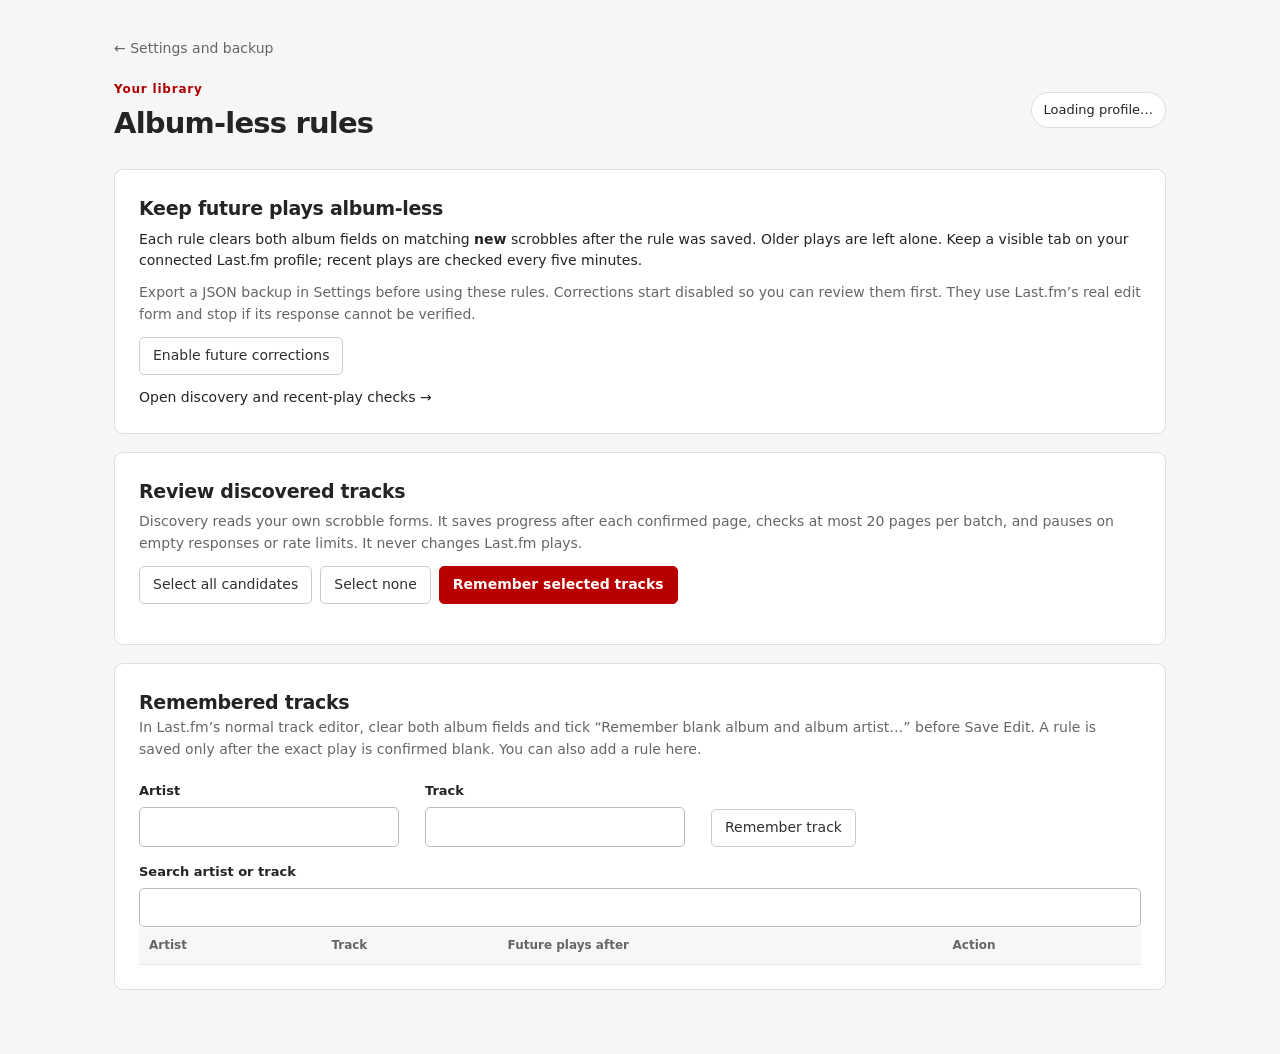
==== albumless.html @ 7de6c8d9 "Finish artwork authority, native editing and future album-less rules" ====
<!doctype html>
<html lang="en"><head><meta charset="utf-8"><meta name="viewport" content="width=device-width,initial-scale=1"><title>Album-less rules · Last.fm Personal Library</title><link rel="stylesheet" href="extension-ui.css"></head>
<body class="settings-page">
  <a class="preferences-back" href="options.html">← Settings and backup</a>
  <header class="page-header"><div><p class="eyebrow">Your library</p><h1>Album-less rules</h1></div><span id="profile-status" class="badge">Loading profile…</span></header>
  <main>
    <section class="card" aria-labelledby="future-heading">
      <h2 id="future-heading">Keep future plays album-less</h2>
      <p>Each rule clears both album fields on matching <strong>new</strong> scrobbles after the rule was saved. Older plays are left alone. Keep a visible tab on your connected Last.fm profile; recent plays are checked every five minutes.</p>
      <p class="subtle">Export a JSON backup in Settings before using these rules. Corrections start disabled so you can review them first. They use Last.fm’s real edit form and stop if its response cannot be verified.</p>
      <p id="correction-status" role="status"></p>
      <p class="settings-link"><button id="toggle-corrections" type="button">Enable future corrections</button></p>
      <p class="settings-link"><a id="library-link" target="_blank" rel="noopener">Open discovery and recent-play checks →</a></p>
    </section>
    <section class="card" aria-labelledby="review-heading">
      <h2 id="review-heading">Review discovered tracks</h2>
      <p class="subtle">Discovery reads your own scrobble forms. It saves progress after each confirmed page, checks at most 20 pages per batch, and pauses on empty responses or rate limits. It never changes Last.fm plays.</p>
      <p id="scan-summary"></p>
      <div class="button-group settings-link"><button id="select-all" type="button">Select all candidates</button><button id="select-none" type="button">Select none</button><button id="apply-candidates" class="primary" type="button">Remember selected tracks</button></div>
      <div id="candidates" class="albumless-candidates"></div>
    </section>
    <section class="card" aria-labelledby="rules-heading">
      <div class="section-header"><h2 id="rules-heading">Remembered tracks</h2><span id="rule-count" class="subtle"></span></div>
      <p class="subtle">In Last.fm’s normal track editor, clear both album fields and tick “Remember blank album and album artist…” before Save Edit. A rule is saved only after the exact play is confirmed blank. You can also add a rule here.</p>
      <form id="add-rule" class="settings-fields"><div><label for="artist">Artist</label><input id="artist" type="text" required maxlength="1000"></div><div><label for="track">Track</label><input id="track" type="text" required maxlength="1000"></div><button type="submit">Remember track</button></form>
      <label for="rule-search">Search artist or track</label><input id="rule-search" type="search" autocomplete="off">
      <div class="table-wrap"><table><thead><tr><th>Artist</th><th>Track</th><th>Future plays after</th><th>Action</th></tr></thead><tbody id="rules"></tbody></table></div>
    </section>
    <section id="attempt-section" class="card" hidden aria-labelledby="attempt-heading"><h2 id="attempt-heading">Unconfirmed corrections</h2><p>These writes are not retried automatically. Check the exact play on Last.fm first. If it is still wrong, you can allow a new attempt, then enable future corrections again.</p><div id="attempts"></div></section>
    <p id="message" class="message" role="status" aria-live="polite"></p>
  </main>
  <script src="rules.js"></script><script src="store.js"></script><script src="albumless-ui.js"></script>
</body></html>
---- extension-ui.css ----
:root { color-scheme: light; font: 14px/1.55 system-ui, -apple-system, "Segoe UI", sans-serif; color: #242424; background: #f6f6f6; }
* { box-sizing: border-box; }
body { margin: 0; }
h1, h2, p { margin: 0; }
h1 { font-size: 29px; letter-spacing: -.8px; line-height: 1.2; }
h2 { font-size: 19px; letter-spacing: -.3px; }
p + p { margin-top: 10px; }
button, input, select { font: inherit; }
button { color: #303030; background: white; border: 1px solid #ccc; border-radius: 5px; padding: 8px 13px; cursor: pointer; line-height: 1.4; }
button:hover { background: #f2f2f2; border-color: #888; }
button:disabled { cursor: wait; opacity: .6; }
button.primary { background: #b90000; color: white; border-color: #b90000; font-weight: 600; }
button.primary:hover { background: #970000; }
button.quiet { border-color: transparent; background: transparent; }
button.danger { color: #ac1717; }
button:focus-visible, input:focus-visible, select:focus-visible, a:focus-visible { outline: 3px solid #255caf; outline-offset: 3px; }
input[type=text], input[type=search], select { width: 100%; min-height: 39px; border: 1px solid #bcbcbc; border-radius: 5px; padding: 8px 10px; background: white; color: inherit; }
input[type=checkbox] { accent-color: #b90000; width: 17px; height: 17px; }
label { display: block; font-size: 13px; font-weight: 600; margin-bottom: 6px; }
.subtle { color: #666; }
.eyebrow { color: #ac0000; font-weight: 700; font-size: 12px; letter-spacing: .8px; margin-bottom: 8px; }
.settings-page { max-width: 1100px; margin: 0 auto; padding: 38px 24px 24px; }
.page-header { display: flex; align-items: center; justify-content: space-between; gap: 20px; margin-bottom: 28px; }
.badge { background: #fff; border: 1px solid #ddd; border-radius: 20px; padding: 7px 12px; white-space: nowrap; font-size: 13px; }
.card { background: white; border: 1px solid #dedede; border-radius: 9px; padding: 24px; margin-bottom: 18px; }
.card h2 + p { margin-top: 5px; }
.settings-link { margin-top: 12px; }
.settings-fields { display: flex; align-items: end; gap: 26px; margin: 20px 0 15px; }
.settings-fields > div { width: 260px; }
.check-label { display: flex; align-items: center; gap: 7px; font-size: 14px; font-weight: 400; padding-bottom: 4px; }
#settings-note { margin-left: 10px; font-size: 13px; }
.section-header, .backup-card { display: flex; align-items: center; justify-content: space-between; gap: 20px; }
#count { white-space: nowrap; font-size: 13px; }
.filters { display: flex; gap: 16px; margin: 22px 0 16px; }
.search-field { flex: 1; }
.filters select { min-width: 160px; }
.table-wrap { overflow-x: auto; }
table { width: 100%; border-collapse: collapse; font-size: 14px; }
th { color: #666; font-size: 12px; font-weight: 600; padding: 9px 10px; background: #f7f7f7; }
td { padding: 14px 10px; }
th, td { text-align: left; border-bottom: 1px solid #e7e7e7; overflow-wrap: anywhere; }
td:nth-child(3) { font-weight: 600; }
.row-actions { white-space: nowrap; text-align: right; }
.row-actions button { padding: 5px 9px; font-size: 13px; }
.row-actions button + button { margin-left: 6px; }
.editing { background: #fffaf5; }
.editing td input { min-width: 180px; }
.conflict { color: #a42616; font-size: 12px; margin-top: 5px; }
.empty-state { text-align: center; padding: 30px 15px; color: #666; }
.undo-bar { display: flex; align-items: center; gap: 15px; padding: 12px 0 0; color: #444; }
.button-group { display: flex; flex-wrap: wrap; gap: 8px; }
.backup-card .button-group { flex-shrink: 0; }
.message { min-height: 22px; margin-top: 12px; color: #20612f; font-size: 13px; }
.message[data-tone=error] { color: #ab1f14; }
dialog { max-width: 550px; border: 1px solid #ccc; border-radius: 10px; padding: 28px; box-shadow: 0 18px 60px #0003; }
dialog::backdrop { background: #0006; }
dialog h2 { margin-bottom: 15px; }
dialog .button-group { justify-content: flex-end; margin-top: 24px; }
.sr-only { position: absolute; width: 1px; height: 1px; overflow: hidden; clip: rect(0, 0, 0, 0); white-space: nowrap; }
[hidden] { display: none !important; }
.popup-page { width: 330px; padding: 22px; background: white; }
.popup-page h1 { font-size: 23px; letter-spacing: -.5px; }
.popup-page .eyebrow { margin-bottom: 5px; }
.popup-status { display: flex; gap: 9px; align-items: center; margin-top: 22px; }
.status-dot { width: 9px; height: 9px; background: #999; border-radius: 50%; flex-shrink: 0; }
.status-dot[data-state=active] { background: #287b39; }
.status-dot[data-state=warning] { background: #bd7400; }
#page-detail { margin-top: 8px; font-size: 13px; }
.popup-details { margin: 19px 0; padding-top: 11px; border-top: 1px solid #eee; }
.popup-details > div { display: flex; justify-content: space-between; padding: 4px 0; gap: 12px; font-size: 13px; }
.popup-details dt { color: #666; }
.popup-details dd { margin: 0; text-align: right; }
.full-width { display: block; width: 100%; margin-top: 8px; }
.popup-page .message:empty { display: none; }
.preferences-back { display: inline-block; color: #666; text-decoration: none; margin-bottom: 20px; }
.preferences-back:hover { text-decoration: underline; }
.albumless-candidates { max-height: 400px; overflow-y: auto; margin-top: 16px; }
#correction-status, #scan-summary { margin-top: 12px; }
#attempts p { margin-top: 12px; }
.preferences-page .filters { margin-bottom: 0; }
.preferences-page .message:empty { display: none; }
.preference-group .section-header { margin-bottom: 18px; }
.preference-group .section-header > span { white-space: nowrap; font-size: 13px; }
.preference-group .section-header p { margin-top: 4px; font-size: 13px; }
.preference-group table { table-layout: fixed; min-width: 700px; }
.preference-group th:first-child { width: 110px; }
.preference-group th:last-child { width: 150px; }
.preference-group .editing td input { min-width: 0; }
@media (max-width: 720px) { .settings-page { padding: 22px 14px; } .page-header, .settings-fields, .section-header, .backup-card { align-items: start; flex-direction: column; gap: 14px; } .card { padding: 18px; } .settings-fields > div { width: 100%; } .filters { flex-direction: column; } #settings-note { display: block; margin: 10px 0 0; } }
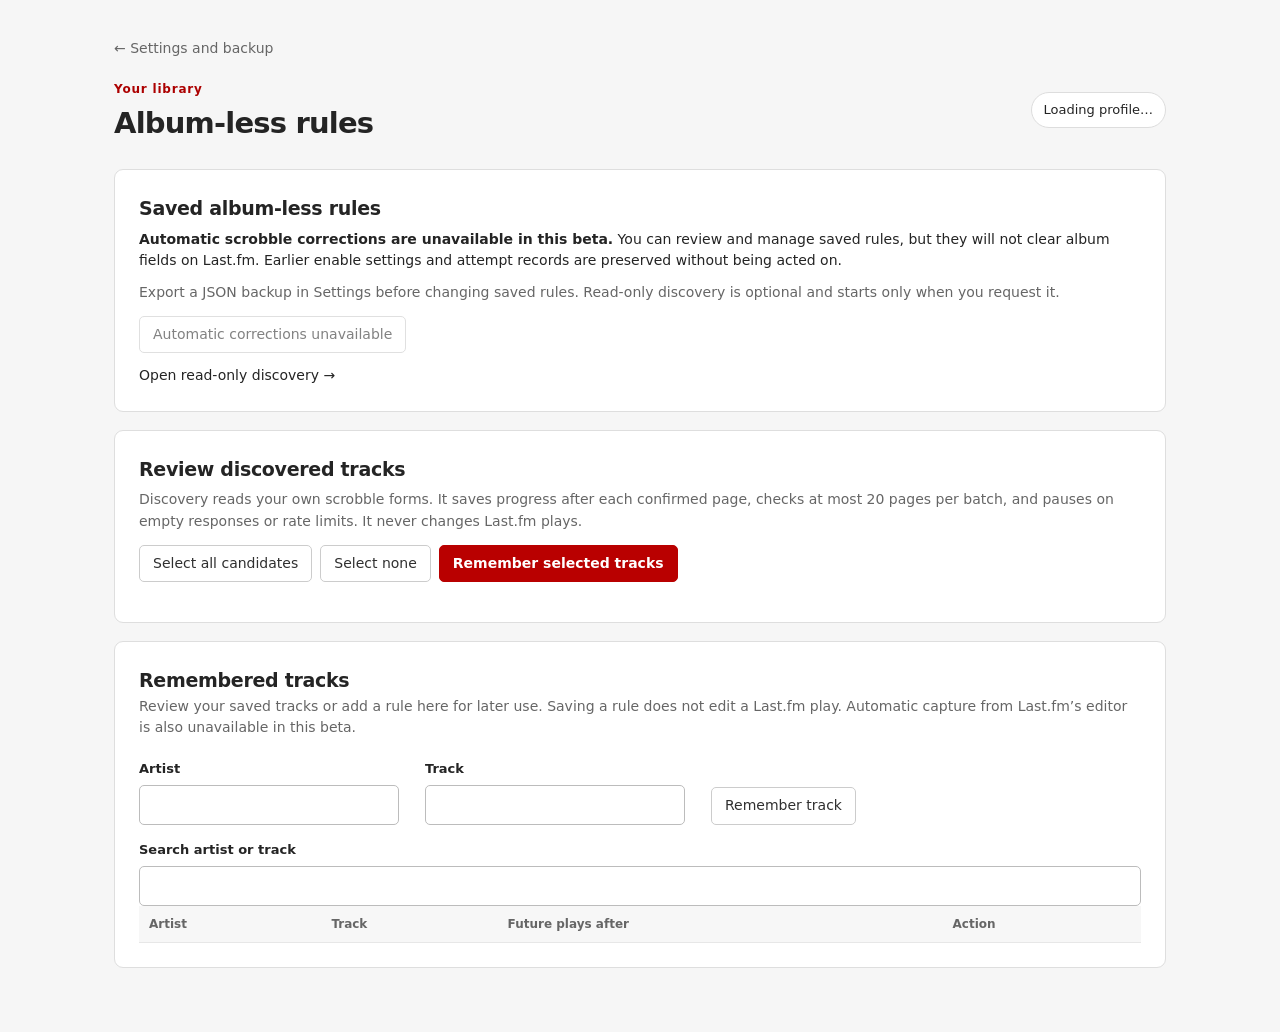
==== commit b3918023: "Prepare v0.8.0 beta candidate and release materials" ====
--- a/albumless.html
+++ b/albumless.html
@@ -5,12 +5,12 @@
   <header class="page-header"><div><p class="eyebrow">Your library</p><h1>Album-less rules</h1></div><span id="profile-status" class="badge">Loading profile…</span></header>
   <main>
     <section class="card" aria-labelledby="future-heading">
-      <h2 id="future-heading">Keep future plays album-less</h2>
-      <p>Each rule clears both album fields on matching <strong>new</strong> scrobbles after the rule was saved. Older plays are left alone. Keep a visible tab on your connected Last.fm profile; recent plays are checked every five minutes.</p>
-      <p class="subtle">Export a JSON backup in Settings before using these rules. Corrections start disabled so you can review them first. They use Last.fm’s real edit form and stop if its response cannot be verified.</p>
+      <h2 id="future-heading">Saved album-less rules</h2>
+      <p><strong>Automatic scrobble corrections are unavailable in this beta.</strong> You can review and manage saved rules, but they will not clear album fields on Last.fm. Earlier enable settings and attempt records are preserved without being acted on.</p>
+      <p class="subtle">Export a JSON backup in Settings before changing saved rules. Read-only discovery is optional and starts only when you request it.</p>
       <p id="correction-status" role="status"></p>
-      <p class="settings-link"><button id="toggle-corrections" type="button">Enable future corrections</button></p>
-      <p class="settings-link"><a id="library-link" target="_blank" rel="noopener">Open discovery and recent-play checks →</a></p>
+      <p class="settings-link"><button id="toggle-corrections" type="button" disabled>Automatic corrections unavailable</button></p>
+      <p class="settings-link"><a id="library-link" target="_blank" rel="noopener">Open read-only discovery →</a></p>
     </section>
     <section class="card" aria-labelledby="review-heading">
       <h2 id="review-heading">Review discovered tracks</h2>
@@ -21,12 +21,12 @@
     </section>
     <section class="card" aria-labelledby="rules-heading">
       <div class="section-header"><h2 id="rules-heading">Remembered tracks</h2><span id="rule-count" class="subtle"></span></div>
-      <p class="subtle">In Last.fm’s normal track editor, clear both album fields and tick “Remember blank album and album artist…” before Save Edit. A rule is saved only after the exact play is confirmed blank. You can also add a rule here.</p>
+      <p class="subtle">Review your saved tracks or add a rule here for later use. Saving a rule does not edit a Last.fm play. Automatic capture from Last.fm’s editor is also unavailable in this beta.</p>
       <form id="add-rule" class="settings-fields"><div><label for="artist">Artist</label><input id="artist" type="text" required maxlength="1000"></div><div><label for="track">Track</label><input id="track" type="text" required maxlength="1000"></div><button type="submit">Remember track</button></form>
       <label for="rule-search">Search artist or track</label><input id="rule-search" type="search" autocomplete="off">
       <div class="table-wrap"><table><thead><tr><th>Artist</th><th>Track</th><th>Future plays after</th><th>Action</th></tr></thead><tbody id="rules"></tbody></table></div>
     </section>
-    <section id="attempt-section" class="card" hidden aria-labelledby="attempt-heading"><h2 id="attempt-heading">Unconfirmed corrections</h2><p>These writes are not retried automatically. Check the exact play on Last.fm first. If it is still wrong, you can allow a new attempt, then enable future corrections again.</p><div id="attempts"></div></section>
+    <section id="attempt-section" class="card" hidden aria-labelledby="attempt-heading"><h2 id="attempt-heading">Unconfirmed corrections</h2><p>These records are retained from earlier versions. No correction or retry can run in this beta. You can open the exact play on Last.fm to review it.</p><div id="attempts"></div></section>
     <p id="message" class="message" role="status" aria-live="polite"></p>
   </main>
   <script src="rules.js"></script><script src="store.js"></script><script src="albumless-ui.js"></script>
--- a/extension-ui.css
+++ b/extension-ui.css
@@ -74,6 +74,16 @@
 .popup-page .message:empty { display: none; }
 .preferences-back { display: inline-block; color: #666; text-decoration: none; margin-bottom: 20px; }
 .preferences-back:hover { text-decoration: underline; }
+.setup-notice { border-left: 4px solid #b90000; background: #fffaf7; }
+#username-help { font-size: 12px; margin-top: 6px; }
+.app-footer { display: flex; flex-wrap: wrap; gap: 12px 22px; color: #666; font-size: 12px; padding: 8px 0 22px; }
+.app-footer a, .popup-footer a { color: #555; }
+.beta-label { font-weight: 700; color: #a30000; }
+.popup-footer { font-size: 12px; color: #666; margin-top: 18px; }
+.help-page { max-width: 900px; }
+.help-page li { margin: 9px 0; }
+.help-page ol, .help-page ul { padding-left: 23px; }
+.help-page code { overflow-wrap: anywhere; }
 .albumless-candidates { max-height: 400px; overflow-y: auto; margin-top: 16px; }
 #correction-status, #scan-summary { margin-top: 12px; }
 #attempts p { margin-top: 12px; }
